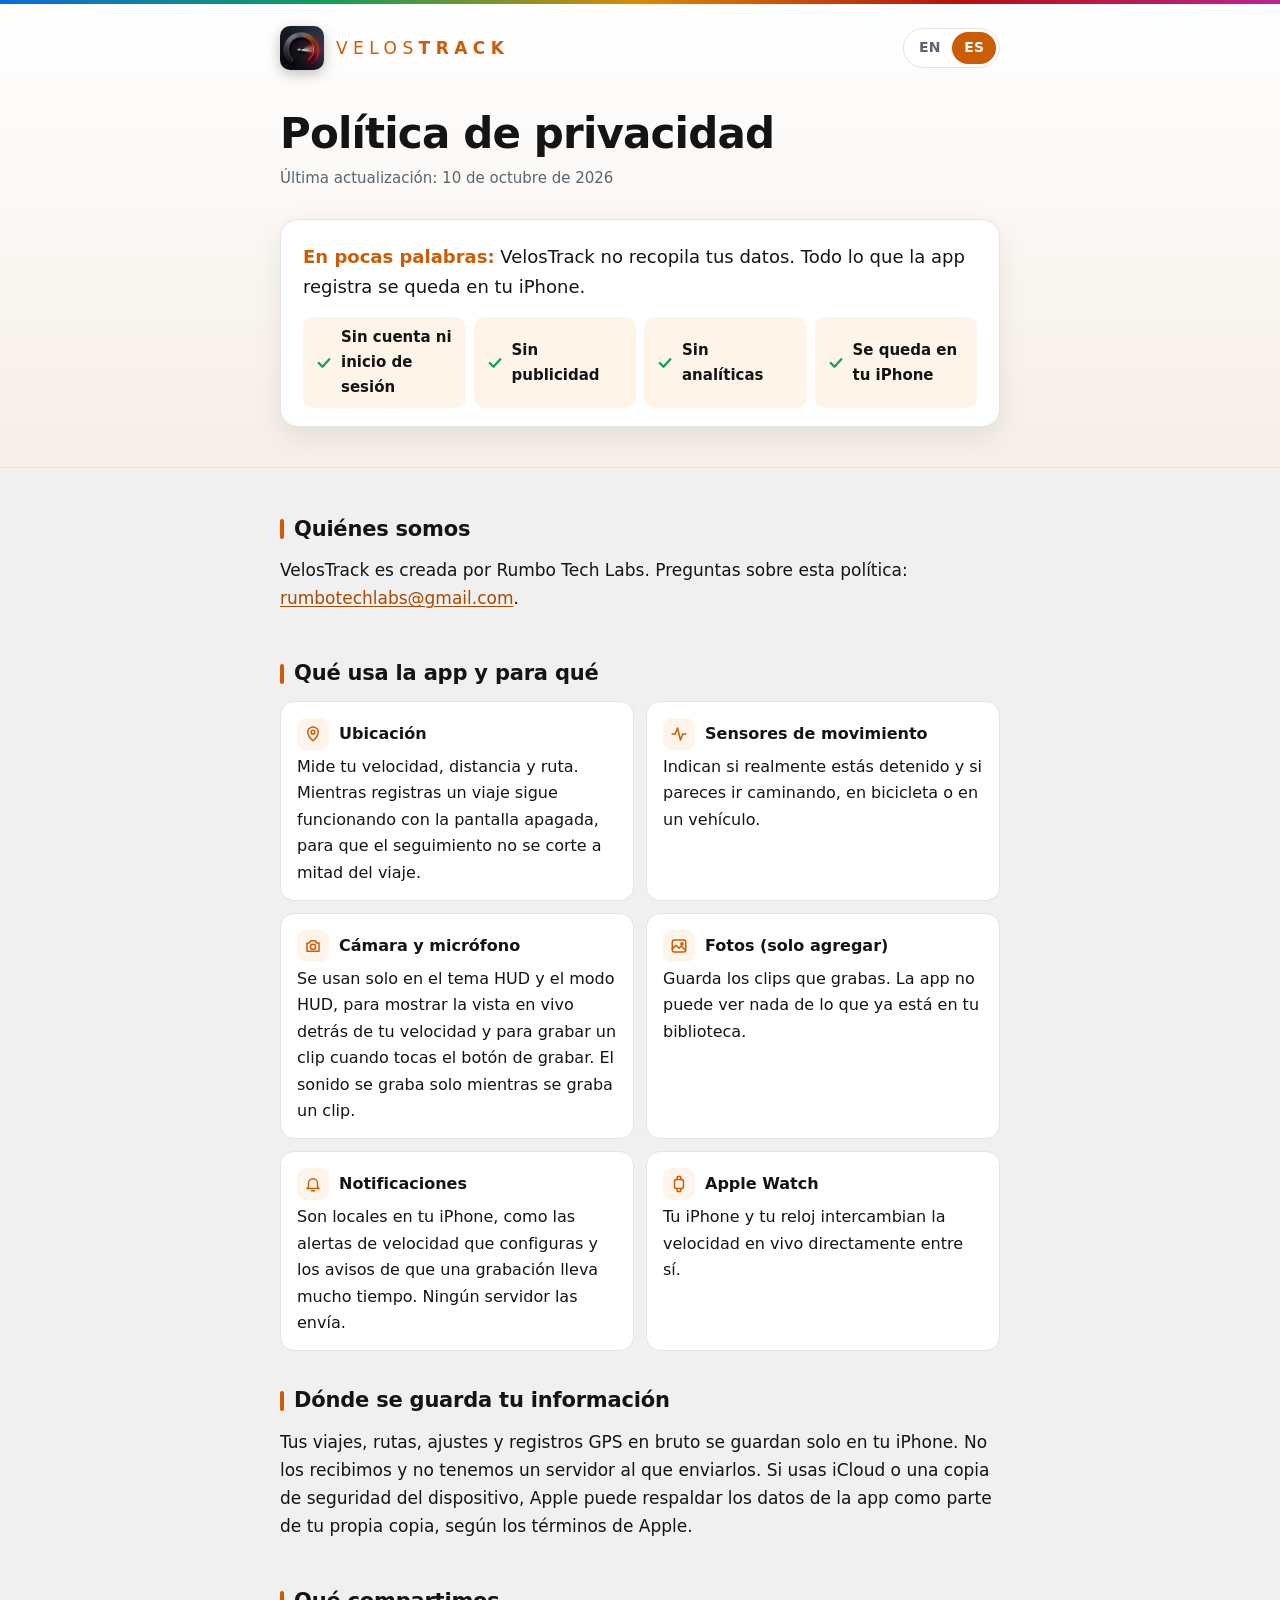
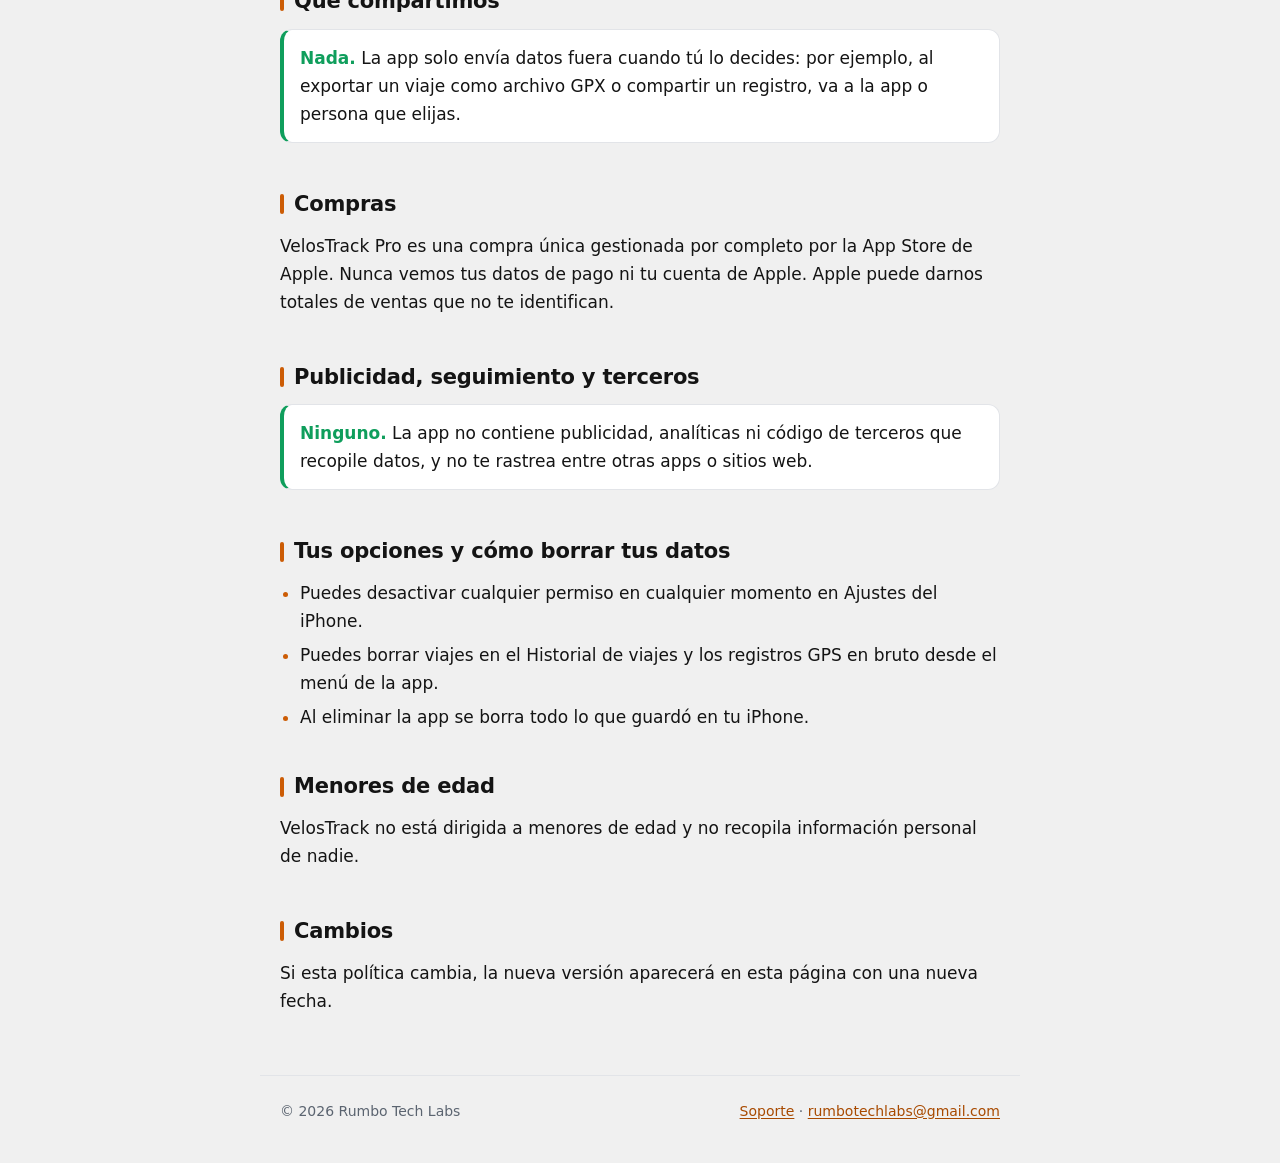
==== privacy-es.html @ 2b891168 "Restyle the privacy policy in the app's colours, Spanish on its own page English stays at privacy.ht" ====
<!doctype html>
<html lang="es">
<head>
<meta charset="utf-8">
<meta name="viewport" content="width=device-width, initial-scale=1">
<title>Política de privacidad de VelosTrack</title>
<meta name="description" content="VelosTrack no recopila tus datos. Sin cuenta, sin publicidad, sin analíticas. Todo se queda en tu iPhone.">
<meta name="theme-color" content="#f0f0f0" media="(prefers-color-scheme: light)">
<meta name="theme-color" content="#233246" media="(prefers-color-scheme: dark)">
<link rel="alternate" hreflang="en" href="https://christianaugustomx.github.io/velostrack-website/privacy.html">
<link rel="alternate" hreflang="es" href="https://christianaugustomx.github.io/velostrack-website/privacy-es.html">
<link rel="icon" href="icon.png">
<link rel="apple-touch-icon" href="icon.png">
<link rel="stylesheet" href="privacy.css">
</head>
<body>
<div class="speedbar"></div>

<header class="hero">
  <div class="hero-inner">
    <div class="topbar">
      <a class="brand" href="index.html">
        <img src="icon.png" alt="">
        <span class="wordmark"><span class="velos">VELOS</span><span class="track">TRACK</span></span>
      </a>
      <nav class="lang" aria-label="Idioma">
        <a href="privacy.html" hreflang="en" lang="en">EN</a>
        <span aria-current="page">ES</span>
      </nav>
    </div>

    <h1>Política de privacidad</h1>
    <p class="updated">Última actualización: 10 de octubre de 2026</p>

    <div class="summary">
      <p><strong>En pocas palabras:</strong> VelosTrack no recopila tus datos. Todo lo que la app registra se queda en tu iPhone.</p>
      <ul class="facts">
        <li><svg width="18" height="18" viewBox="0 0 24 24" fill="none" stroke="currentColor" stroke-width="3" stroke-linecap="round" stroke-linejoin="round" aria-hidden="true"><path d="M5 12l5 5L19 7"/></svg>Sin cuenta ni inicio de sesión</li>
        <li><svg width="18" height="18" viewBox="0 0 24 24" fill="none" stroke="currentColor" stroke-width="3" stroke-linecap="round" stroke-linejoin="round" aria-hidden="true"><path d="M5 12l5 5L19 7"/></svg>Sin publicidad</li>
        <li><svg width="18" height="18" viewBox="0 0 24 24" fill="none" stroke="currentColor" stroke-width="3" stroke-linecap="round" stroke-linejoin="round" aria-hidden="true"><path d="M5 12l5 5L19 7"/></svg>Sin analíticas</li>
        <li><svg width="18" height="18" viewBox="0 0 24 24" fill="none" stroke="currentColor" stroke-width="3" stroke-linecap="round" stroke-linejoin="round" aria-hidden="true"><path d="M5 12l5 5L19 7"/></svg>Se queda en tu iPhone</li>
      </ul>
    </div>
  </div>
</header>

<main>

<section>
  <h2>Quiénes somos</h2>
  <p>VelosTrack es creada por Rumbo Tech Labs. Preguntas sobre esta política: <a href="mailto:rumbotechlabs@gmail.com">rumbotechlabs@gmail.com</a>.</p>
</section>

<section>
  <h2>Qué usa la app y para qué</h2>
  <ul class="uses">
    <li>
      <div class="label"><span class="ico"><svg width="18" height="18" viewBox="0 0 24 24" fill="none" stroke="currentColor" stroke-width="2" stroke-linecap="round" stroke-linejoin="round" aria-hidden="true"><path d="M12 21s-7-6.2-7-11.5a7 7 0 0 1 14 0C19 14.8 12 21 12 21z"/><circle cx="12" cy="9.5" r="2.5"/></svg></span>Ubicación</div>
      Mide tu velocidad, distancia y ruta. Mientras registras un viaje sigue funcionando con la pantalla apagada, para que el seguimiento no se corte a mitad del viaje.
    </li>
    <li>
      <div class="label"><span class="ico"><svg width="18" height="18" viewBox="0 0 24 24" fill="none" stroke="currentColor" stroke-width="2" stroke-linecap="round" stroke-linejoin="round" aria-hidden="true"><path d="M3 12h4l3-8 4 16 3-8h4"/></svg></span>Sensores de movimiento</div>
      Indican si realmente estás detenido y si pareces ir caminando, en bicicleta o en un vehículo.
    </li>
    <li>
      <div class="label"><span class="ico"><svg width="18" height="18" viewBox="0 0 24 24" fill="none" stroke="currentColor" stroke-width="2" stroke-linecap="round" stroke-linejoin="round" aria-hidden="true"><path d="M4 8h3l2-3h6l2 3h3v11H4z"/><circle cx="12" cy="13" r="3.5"/></svg></span>Cámara y micrófono</div>
      Se usan solo en el tema HUD y el modo HUD, para mostrar la vista en vivo detrás de tu velocidad y para grabar un clip cuando tocas el botón de grabar. El sonido se graba solo mientras se graba un clip.
    </li>
    <li>
      <div class="label"><span class="ico"><svg width="18" height="18" viewBox="0 0 24 24" fill="none" stroke="currentColor" stroke-width="2" stroke-linecap="round" stroke-linejoin="round" aria-hidden="true"><rect x="3" y="4" width="18" height="16" rx="3"/><path d="M3 16l5-5 4 4 3-3 6 6"/><circle cx="16" cy="9" r="1.5"/></svg></span>Fotos (solo agregar)</div>
      Guarda los clips que grabas. La app no puede ver nada de lo que ya está en tu biblioteca.
    </li>
    <li>
      <div class="label"><span class="ico"><svg width="18" height="18" viewBox="0 0 24 24" fill="none" stroke="currentColor" stroke-width="2" stroke-linecap="round" stroke-linejoin="round" aria-hidden="true"><path d="M6 16V11a6 6 0 0 1 12 0v5l2 2H4z"/><path d="M10 21h4"/></svg></span>Notificaciones</div>
      Son locales en tu iPhone, como las alertas de velocidad que configuras y los avisos de que una grabación lleva mucho tiempo. Ningún servidor las envía.
    </li>
    <li>
      <div class="label"><span class="ico"><svg width="18" height="18" viewBox="0 0 24 24" fill="none" stroke="currentColor" stroke-width="2" stroke-linecap="round" stroke-linejoin="round" aria-hidden="true"><rect x="6" y="6" width="12" height="12" rx="3"/><path d="M9 6l1-4h4l1 4M9 18l1 4h4l1-4"/></svg></span>Apple Watch</div>
      Tu iPhone y tu reloj intercambian la velocidad en vivo directamente entre sí.
    </li>
  </ul>
</section>

<section>
  <h2>Dónde se guarda tu información</h2>
  <p>Tus viajes, rutas, ajustes y registros GPS en bruto se guardan solo en tu iPhone. No los recibimos y no tenemos un servidor al que enviarlos. Si usas iCloud o una copia de seguridad del dispositivo, Apple puede respaldar los datos de la app como parte de tu propia copia, según los términos de Apple.</p>
</section>

<section>
  <h2>Qué compartimos</h2>
  <p class="callout"><strong>Nada.</strong> La app solo envía datos fuera cuando tú lo decides: por ejemplo, al exportar un viaje como archivo GPX o compartir un registro, va a la app o persona que elijas.</p>
</section>

<section>
  <h2>Compras</h2>
  <p>VelosTrack Pro es una compra única gestionada por completo por la App Store de Apple. Nunca vemos tus datos de pago ni tu cuenta de Apple. Apple puede darnos totales de ventas que no te identifican.</p>
</section>

<section>
  <h2>Publicidad, seguimiento y terceros</h2>
  <p class="callout"><strong>Ninguno.</strong> La app no contiene publicidad, analíticas ni código de terceros que recopile datos, y no te rastrea entre otras apps o sitios web.</p>
</section>

<section>
  <h2>Tus opciones y cómo borrar tus datos</h2>
  <ul class="plain">
    <li>Puedes desactivar cualquier permiso en cualquier momento en Ajustes del iPhone.</li>
    <li>Puedes borrar viajes en el Historial de viajes y los registros GPS en bruto desde el menú de la app.</li>
    <li>Al eliminar la app se borra todo lo que guardó en tu iPhone.</li>
  </ul>
</section>

<section>
  <h2>Menores de edad</h2>
  <p>VelosTrack no está dirigida a menores de edad y no recopila información personal de nadie.</p>
</section>

<section>
  <h2>Cambios</h2>
  <p>Si esta política cambia, la nueva versión aparecerá en esta página con una nueva fecha.</p>
</section>

</main>

<footer>
  <div class="row">
    <span>© 2026 Rumbo Tech Labs</span>
    <span><a href="index.html">Soporte</a> · <a href="mailto:rumbotechlabs@gmail.com">rumbotechlabs@gmail.com</a></span>
  </div>
</footer>
</body>
</html>
---- privacy.css ----
/* VelosTrack privacy pages. Colours come from design/VelosTrack_Brand_Sheet in the app repo. */
:root {
  color-scheme: light dark;
  --bg: #f0f0f0;
  --surface: #ffffff;
  --ink: #141414;
  --muted: #5b6470;
  --line: #e2e4e8;
  --brand: #cc5c05;         /* Brand orange (light bg) */
  --link: #a84a00;          /* Darker orange so link text passes WCAG AA on white */
  --hero-from: #ffffff;
  --hero-to: #f6efe8;
  --chip: #fff4ea;
  --ok: #0f9e5c;            /* Town green (light UI) */
  --speed: linear-gradient(90deg, #0d6be0, #0f9e5c, #db8a05, #b80f0d, #bd2494);
}
@media (prefers-color-scheme: dark) {
  :root {
    --bg: #0f1116;
    --surface: #181a1f;     /* Midnight */
    --ink: #eef1f4;
    --muted: #9aa4af;
    --line: #262b33;
    --brand: #ff8529;       /* Brand orange (dark bg) */
    --link: #ff9a4d;
    --hero-from: #233246;   /* Navy, as in the banner */
    --hero-to: #181a1f;
    --chip: #2a2118;
    --ok: #4de699;
    --speed: linear-gradient(90deg, #3899ff, #4de699, #ffbd38, #ff3d38, #ffb8ff);
  }
}

* { box-sizing: border-box; }
html { scroll-behavior: smooth; }
body {
  margin: 0;
  background: var(--bg);
  color: var(--ink);
  font: 17px/1.65 -apple-system, BlinkMacSystemFont, "SF Pro Text", system-ui, "Segoe UI", Roboto, sans-serif;
  -webkit-font-smoothing: antialiased;
}
a { color: var(--link); text-underline-offset: 2px; }
a:hover { text-decoration-thickness: 2px; }

.speedbar { height: 4px; background: var(--speed); }

/* Header */
.hero {
  background: linear-gradient(180deg, var(--hero-from), var(--hero-to));
  border-bottom: 1px solid var(--line);
}
.hero-inner, main, footer { max-width: 760px; margin: 0 auto; padding-left: 20px; padding-right: 20px; }
.hero-inner { padding-top: 22px; padding-bottom: 40px; }
.topbar { display: flex; align-items: center; justify-content: space-between; gap: 12px; }
.brand { display: flex; align-items: center; gap: 12px; text-decoration: none; color: var(--ink); }
.brand img { width: 44px; height: 44px; border-radius: 10px; box-shadow: 0 4px 14px rgba(0,0,0,.25); }
.wordmark { font-size: 17px; letter-spacing: .32em; white-space: nowrap; }
.wordmark .velos { font-weight: 300; color: var(--brand); }
.wordmark .track { font-weight: 800; color: var(--brand); }

.lang {
  display: inline-flex; border: 1px solid var(--line); border-radius: 999px;
  background: var(--surface); padding: 3px; font-size: 14px; font-weight: 600;
}
.lang a, .lang span { padding: 4px 12px; border-radius: 999px; text-decoration: none; color: var(--muted); }
.lang span { background: var(--brand); color: #fff; }
@media (prefers-color-scheme: dark) { .lang span { color: #181a1f; } }

h1 { font-size: clamp(30px, 7vw, 42px); line-height: 1.15; letter-spacing: -.02em; margin: 40px 0 8px; }
.updated { color: var(--muted); font-size: 15px; margin: 0; }

/* Summary card */
.summary {
  margin-top: 28px; background: var(--surface); border: 1px solid var(--line);
  border-radius: 18px; padding: 22px 22px 18px; box-shadow: 0 10px 30px rgba(0,0,0,.08);
}
.summary p { margin: 0 0 16px; font-size: 18px; }
.summary strong { color: var(--brand); }
.facts { display: grid; grid-template-columns: repeat(auto-fit, minmax(150px, 1fr)); gap: 8px; list-style: none; margin: 0; padding: 0; }
.facts li {
  display: flex; align-items: center; gap: 8px; font-size: 15px; font-weight: 600;
  background: var(--chip); border-radius: 10px; padding: 8px 12px;
}
.facts svg { flex: none; color: var(--ok); }

/* Body */
main { padding-top: 12px; padding-bottom: 48px; }
section { padding-top: 32px; }
h2 {
  font-size: 21px; letter-spacing: -.01em; margin: 0 0 10px;
  display: flex; align-items: center; gap: 10px;
}
h2::before { content: ""; width: 4px; height: 20px; border-radius: 2px; background: var(--brand); flex: none; }
p { margin: 0 0 12px; }
ul.plain { padding-left: 20px; margin: 0; }
ul.plain li { margin-bottom: 6px; }
ul.plain li::marker { color: var(--brand); }

.uses { display: grid; grid-template-columns: repeat(auto-fit, minmax(300px, 1fr)); gap: 12px; list-style: none; padding: 0; margin: 4px 0 0; }
.uses li {
  background: var(--surface); border: 1px solid var(--line); border-radius: 14px;
  padding: 16px 16px 14px; font-size: 16px;
}
.uses .label { display: flex; align-items: center; gap: 10px; font-weight: 700; margin-bottom: 4px; }
.uses .ico {
  width: 32px; height: 32px; border-radius: 9px; display: grid; place-items: center;
  background: var(--chip); color: var(--brand); flex: none;
}

.callout {
  background: var(--surface); border: 1px solid var(--line); border-left: 4px solid var(--ok);
  border-radius: 12px; padding: 14px 16px;
}
.callout strong { color: var(--ok); }

/* Footer */
footer { border-top: 1px solid var(--line); padding-top: 24px; padding-bottom: 40px; color: var(--muted); font-size: 14px; }
footer .row { display: flex; flex-wrap: wrap; gap: 6px 18px; justify-content: space-between; }

@media (max-width: 420px) {
  .wordmark { font-size: 14px; letter-spacing: .24em; }
  .brand img { width: 38px; height: 38px; }
  .uses { grid-template-columns: 1fr; }
}
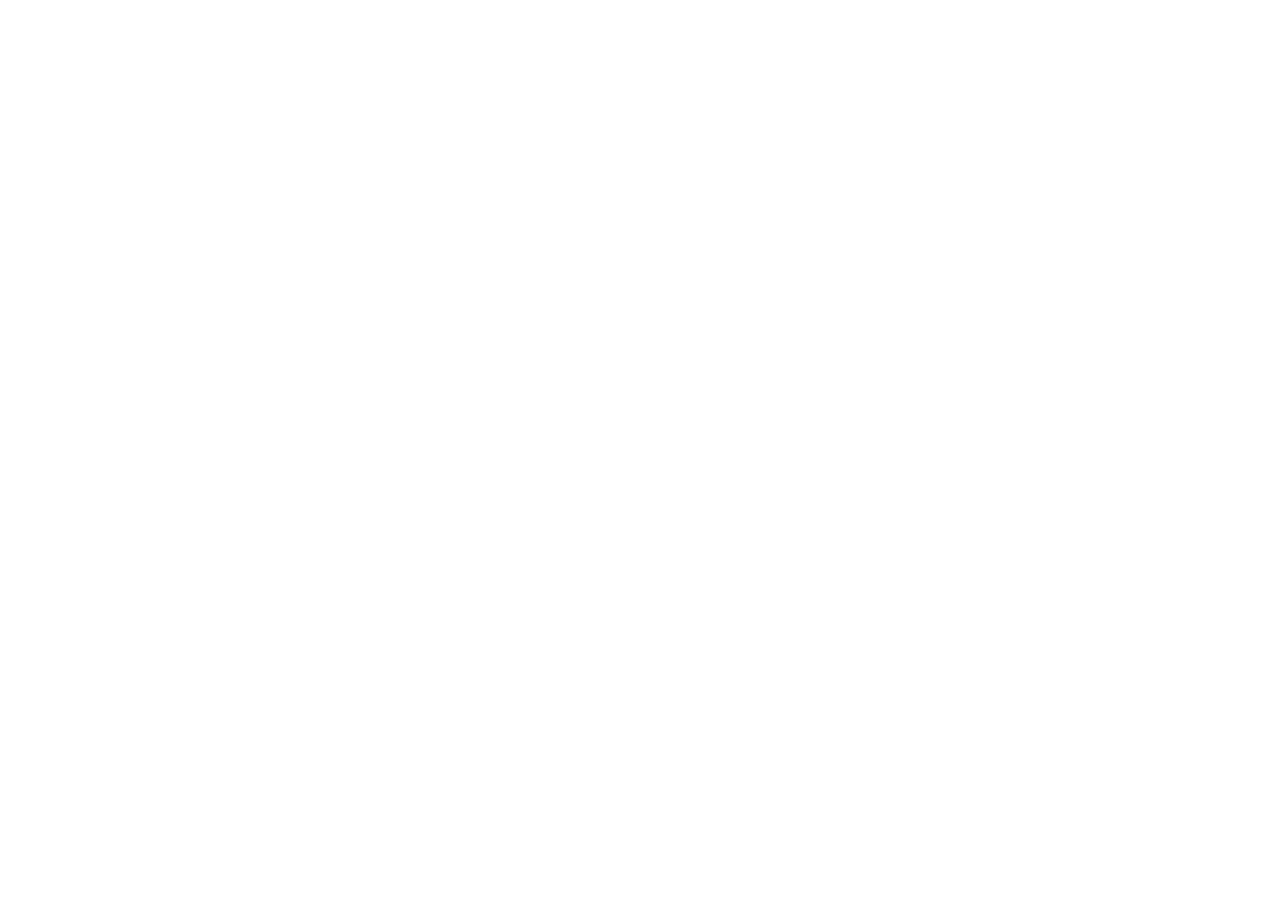
==== commit 7f7610e9: "Forward every page to the site's new home on rumbotechlabs-oficial The app links here from inside 1." ====
--- a/privacy-es.html
+++ b/privacy-es.html
@@ -1,132 +1,15 @@
 <!doctype html>
-<html lang="es">
+<html>
 <head>
 <meta charset="utf-8">
 <meta name="viewport" content="width=device-width, initial-scale=1">
-<title>Política de privacidad de VelosTrack</title>
-<meta name="description" content="VelosTrack no recopila tus datos. Sin cuenta, sin publicidad, sin analíticas. Todo se queda en tu iPhone.">
-<meta name="theme-color" content="#f0f0f0" media="(prefers-color-scheme: light)">
-<meta name="theme-color" content="#233246" media="(prefers-color-scheme: dark)">
-<link rel="alternate" hreflang="en" href="https://christianaugustomx.github.io/velostrack-website/privacy.html">
-<link rel="alternate" hreflang="es" href="https://christianaugustomx.github.io/velostrack-website/privacy-es.html">
-<link rel="icon" href="icon.png">
-<link rel="apple-touch-icon" href="icon.png">
-<link rel="stylesheet" href="privacy.css">
+<title>VelosTrack</title>
+<link rel="canonical" href="https://rumbotechlabs-oficial.github.io/velostrack-website/privacy-es.html">
+<meta name="robots" content="noindex">
+<meta http-equiv="refresh" content="0; url=https://rumbotechlabs-oficial.github.io/velostrack-website/privacy-es.html">
+<script>location.replace("https://rumbotechlabs-oficial.github.io/velostrack-website/privacy-es.html" + location.hash);</script>
 </head>
 <body>
-<div class="speedbar"></div>
-
-<header class="hero">
-  <div class="hero-inner">
-    <div class="topbar">
-      <a class="brand" href="index.html">
-        <img src="icon.png" alt="">
-        <span class="wordmark"><span class="velos">VELOS</span><span class="track">TRACK</span></span>
-      </a>
-      <nav class="lang" aria-label="Idioma">
-        <a href="privacy.html" hreflang="en" lang="en">EN</a>
-        <span aria-current="page">ES</span>
-      </nav>
-    </div>
-
-    <h1>Política de privacidad</h1>
-    <p class="updated">Última actualización: 10 de octubre de 2026</p>
-
-    <div class="summary">
-      <p><strong>En pocas palabras:</strong> VelosTrack no recopila tus datos. Todo lo que la app registra se queda en tu iPhone.</p>
-      <ul class="facts">
-        <li><svg width="18" height="18" viewBox="0 0 24 24" fill="none" stroke="currentColor" stroke-width="3" stroke-linecap="round" stroke-linejoin="round" aria-hidden="true"><path d="M5 12l5 5L19 7"/></svg>Sin cuenta ni inicio de sesión</li>
-        <li><svg width="18" height="18" viewBox="0 0 24 24" fill="none" stroke="currentColor" stroke-width="3" stroke-linecap="round" stroke-linejoin="round" aria-hidden="true"><path d="M5 12l5 5L19 7"/></svg>Sin publicidad</li>
-        <li><svg width="18" height="18" viewBox="0 0 24 24" fill="none" stroke="currentColor" stroke-width="3" stroke-linecap="round" stroke-linejoin="round" aria-hidden="true"><path d="M5 12l5 5L19 7"/></svg>Sin analíticas</li>
-        <li><svg width="18" height="18" viewBox="0 0 24 24" fill="none" stroke="currentColor" stroke-width="3" stroke-linecap="round" stroke-linejoin="round" aria-hidden="true"><path d="M5 12l5 5L19 7"/></svg>Se queda en tu iPhone</li>
-      </ul>
-    </div>
-  </div>
-</header>
-
-<main>
-
-<section>
-  <h2>Quiénes somos</h2>
-  <p>VelosTrack es creada por Rumbo Tech Labs. Preguntas sobre esta política: <a href="mailto:rumbotechlabs@gmail.com">rumbotechlabs@gmail.com</a>.</p>
-</section>
-
-<section>
-  <h2>Qué usa la app y para qué</h2>
-  <ul class="uses">
-    <li>
-      <div class="label"><span class="ico"><svg width="18" height="18" viewBox="0 0 24 24" fill="none" stroke="currentColor" stroke-width="2" stroke-linecap="round" stroke-linejoin="round" aria-hidden="true"><path d="M12 21s-7-6.2-7-11.5a7 7 0 0 1 14 0C19 14.8 12 21 12 21z"/><circle cx="12" cy="9.5" r="2.5"/></svg></span>Ubicación</div>
-      Mide tu velocidad, distancia y ruta. Mientras registras un viaje sigue funcionando con la pantalla apagada, para que el seguimiento no se corte a mitad del viaje.
-    </li>
-    <li>
-      <div class="label"><span class="ico"><svg width="18" height="18" viewBox="0 0 24 24" fill="none" stroke="currentColor" stroke-width="2" stroke-linecap="round" stroke-linejoin="round" aria-hidden="true"><path d="M3 12h4l3-8 4 16 3-8h4"/></svg></span>Sensores de movimiento</div>
-      Indican si realmente estás detenido y si pareces ir caminando, en bicicleta o en un vehículo.
-    </li>
-    <li>
-      <div class="label"><span class="ico"><svg width="18" height="18" viewBox="0 0 24 24" fill="none" stroke="currentColor" stroke-width="2" stroke-linecap="round" stroke-linejoin="round" aria-hidden="true"><path d="M4 8h3l2-3h6l2 3h3v11H4z"/><circle cx="12" cy="13" r="3.5"/></svg></span>Cámara y micrófono</div>
-      Se usan solo en el tema HUD y el modo HUD, para mostrar la vista en vivo detrás de tu velocidad y para grabar un clip cuando tocas el botón de grabar. El sonido se graba solo mientras se graba un clip.
-    </li>
-    <li>
-      <div class="label"><span class="ico"><svg width="18" height="18" viewBox="0 0 24 24" fill="none" stroke="currentColor" stroke-width="2" stroke-linecap="round" stroke-linejoin="round" aria-hidden="true"><rect x="3" y="4" width="18" height="16" rx="3"/><path d="M3 16l5-5 4 4 3-3 6 6"/><circle cx="16" cy="9" r="1.5"/></svg></span>Fotos (solo agregar)</div>
-      Guarda los clips que grabas. La app no puede ver nada de lo que ya está en tu biblioteca.
-    </li>
-    <li>
-      <div class="label"><span class="ico"><svg width="18" height="18" viewBox="0 0 24 24" fill="none" stroke="currentColor" stroke-width="2" stroke-linecap="round" stroke-linejoin="round" aria-hidden="true"><path d="M6 16V11a6 6 0 0 1 12 0v5l2 2H4z"/><path d="M10 21h4"/></svg></span>Notificaciones</div>
-      Son locales en tu iPhone, como las alertas de velocidad que configuras y los avisos de que una grabación lleva mucho tiempo. Ningún servidor las envía.
-    </li>
-    <li>
-      <div class="label"><span class="ico"><svg width="18" height="18" viewBox="0 0 24 24" fill="none" stroke="currentColor" stroke-width="2" stroke-linecap="round" stroke-linejoin="round" aria-hidden="true"><rect x="6" y="6" width="12" height="12" rx="3"/><path d="M9 6l1-4h4l1 4M9 18l1 4h4l1-4"/></svg></span>Apple Watch</div>
-      Tu iPhone y tu reloj intercambian la velocidad en vivo directamente entre sí.
-    </li>
-  </ul>
-</section>
-
-<section>
-  <h2>Dónde se guarda tu información</h2>
-  <p>Tus viajes, rutas, ajustes y registros GPS en bruto se guardan solo en tu iPhone. No los recibimos y no tenemos un servidor al que enviarlos. Si usas iCloud o una copia de seguridad del dispositivo, Apple puede respaldar los datos de la app como parte de tu propia copia, según los términos de Apple.</p>
-</section>
-
-<section>
-  <h2>Qué compartimos</h2>
-  <p class="callout"><strong>Nada.</strong> La app solo envía datos fuera cuando tú lo decides: por ejemplo, al exportar un viaje como archivo GPX o compartir un registro, va a la app o persona que elijas.</p>
-</section>
-
-<section>
-  <h2>Compras</h2>
-  <p>VelosTrack Pro es una compra única gestionada por completo por la App Store de Apple. Nunca vemos tus datos de pago ni tu cuenta de Apple. Apple puede darnos totales de ventas que no te identifican.</p>
-</section>
-
-<section>
-  <h2>Publicidad, seguimiento y terceros</h2>
-  <p class="callout"><strong>Ninguno.</strong> La app no contiene publicidad, analíticas ni código de terceros que recopile datos, y no te rastrea entre otras apps o sitios web.</p>
-</section>
-
-<section>
-  <h2>Tus opciones y cómo borrar tus datos</h2>
-  <ul class="plain">
-    <li>Puedes desactivar cualquier permiso en cualquier momento en Ajustes del iPhone.</li>
-    <li>Puedes borrar viajes en el Historial de viajes y los registros GPS en bruto desde el menú de la app.</li>
-    <li>Al eliminar la app se borra todo lo que guardó en tu iPhone.</li>
-  </ul>
-</section>
-
-<section>
-  <h2>Menores de edad</h2>
-  <p>VelosTrack no está dirigida a menores de edad y no recopila información personal de nadie.</p>
-</section>
-
-<section>
-  <h2>Cambios</h2>
-  <p>Si esta política cambia, la nueva versión aparecerá en esta página con una nueva fecha.</p>
-</section>
-
-</main>
-
-<footer>
-  <div class="row">
-    <span>© 2026 Rumbo Tech Labs</span>
-    <span><a href="index.html">Soporte</a> · <a href="mailto:rumbotechlabs@gmail.com">rumbotechlabs@gmail.com</a></span>
-  </div>
-</footer>
+<p>This page has moved to <a href="https://rumbotechlabs-oficial.github.io/velostrack-website/privacy-es.html">https://rumbotechlabs-oficial.github.io/velostrack-website/privacy-es.html</a></p>
 </body>
 </html>
